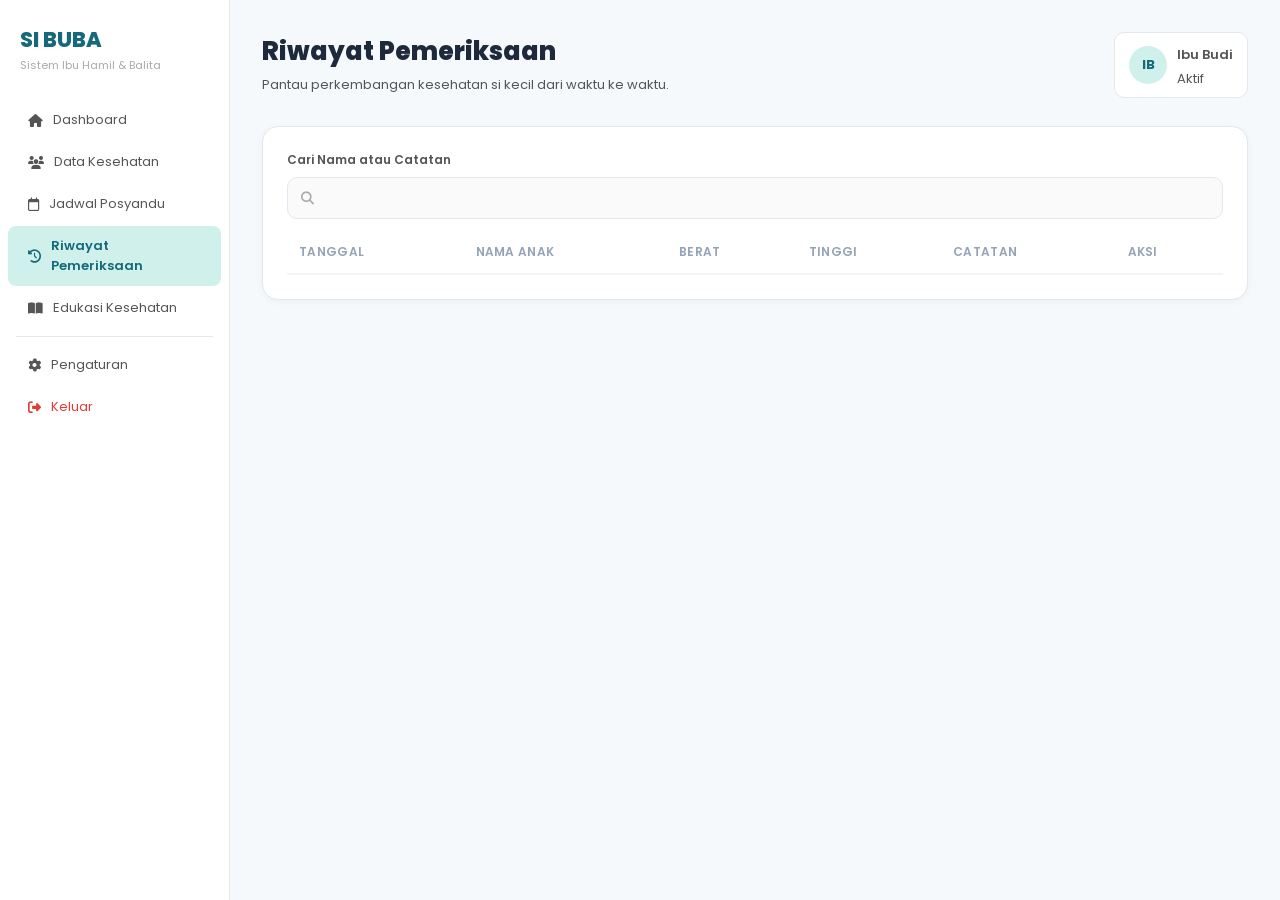
==== riwayat.html @ fe22ba0a "Add files via upload" ====
<!DOCTYPE html>
<html lang="id">
<head>
    <meta charset="UTF-8">
    <meta name="viewport" content="width=device-width, initial-scale=1.0">
    <title>SI BUBA - Riwayat Pemeriksaan</title>
    <link rel="stylesheet" href="css/riwayat.css">
    <link rel="stylesheet" href="https://cdnjs.cloudflare.com/ajax/libs/font-awesome/6.5.0/css/all.min.css">
    <link href="https://fonts.googleapis.com/css2?family=Poppins:wght@400;500;600;800&display=swap" rel="stylesheet">
</head>

<body>

<div class="modal-overlay" id="overlayFilterLanjut" onclick="tutupFilterLanjut()"></div>

<div class="modal-filter-lanjut" id="modalFilterLanjut">

    <div class="modal-header">
        <div class="modal-judul">
            <div class="ikon-modal-wrap">
                <i class="fa-solid fa-sliders"></i>
            </div>
            <div>
                <h2>Filter Lanjut</h2>
                <p>Sempurnakan pencarian data riwayat</p>
            </div>
        </div>

        <button class="tombol-tutup-modal" onclick="tutupFilterLanjut()">
            <i class="fa-solid fa-xmark"></i>
        </button>
    </div>

    <div class="modal-body">

        <div class="grup-input-modal">
            <label class="label-modal">
                <i class="fa-regular fa-calendar"></i> Rentang Tanggal
            </label>

            <div class="baris-dua-kolom">
                <div class="kotak-input-modal">
                    <span class="prefix-label">Dari</span>
                    <input type="date" class="input-modal" id="tanggalDari">
                </div>

                <div class="kotak-input-modal">
                    <span class="prefix-label">Hingga</span>
                    <input type="date" class="input-modal" id="tanggalHingga">
                </div>
            </div>
        </div>

        <div class="grup-input-modal">
            <label class="label-modal">
                <i class="fa-solid fa-weight-scale"></i> Rentang Berat Badan (kg)
            </label>

            <div class="baris-dua-kolom">
                <div class="kotak-input-modal">
                    <span class="prefix-label">Min</span>
                    <input type="number" class="input-modal" id="beratMin">
                </div>

                <div class="kotak-input-modal">
                    <span class="prefix-label">Max</span>
                    <input type="number" class="input-modal" id="beratMax">
                </div>
            </div>
        </div>

        <div class="grup-input-modal">
            <label class="label-modal">
                <i class="fa-solid fa-ruler-vertical"></i> Rentang Tinggi Badan (cm)
            </label>

            <div class="baris-dua-kolom">
                <div class="kotak-input-modal">
                    <span class="prefix-label">Min</span>
                    <input type="number" class="input-modal" id="tinggiMin">
                </div>

                <div class="kotak-input-modal">
                    <span class="prefix-label">Max</span>
                    <input type="number" class="input-modal" id="tinggiMax">
                </div>
            </div>
        </div>

        <div class="grup-input-modal">
            <label class="label-modal">
                <i class="fa-solid fa-chart-line"></i> Status Pertumbuhan
            </label>

            <div class="grup-checkbox">
                <label class="item-checkbox">
                    <input type="checkbox" checked>
                    <span class="teks-cek">Sangat Baik</span>
                </label>

                <label class="item-checkbox">
                    <input type="checkbox" checked>
                    <span class="teks-cek">Normal</span>
                </label>

                <label class="item-checkbox">
                    <input type="checkbox">
                    <span class="teks-cek">Perlu Perhatian</span>
                </label>

                <label class="item-checkbox">
                    <input type="checkbox">
                    <span class="teks-cek">Kritis</span>
                </label>
            </div>
        </div>

        <div class="grup-input-modal">
            <label class="label-modal">
                <i class="fa-solid fa-stethoscope"></i> Jenis Pemeriksaan
            </label>

            <select class="select-modal">
                <option>Semua Jenis</option>
                <option>Pemeriksaan Rutin</option>
                <option>Imunisasi</option>
                <option>Konsultasi Gizi</option>
                <option>Tumbuh Kembang</option>
            </select>
        </div>

    </div>

    <div class="modal-footer">
        <button class="tombol-reset-filter" onclick="resetFilter()">Reset</button>
        <div class="grup-tombol-kanan">
            <button class="tombol-batal-modal" onclick="tutupFilterLanjut()">Batal</button>
            <button class="tombol-terapkan" onclick="terapkanFilter()">Terapkan</button>
        </div>
    </div>

</div>

<button class="tombol-hamburger" id="hamburger">
    <i class="fa-solid fa-bars"></i> SI BUBA
</button>

<div class="overlay" id="overlay"></div>

<div class="riwayat-wrapper">

    <aside class="sidebar" id="sidebar">

        <div class="sidebar-logo">
            <p class="logo-besar">SI BUBA</p>
            <p class="logo-kecil">Sistem Ibu Hamil & Balita</p>
        </div>

        <nav>
            <a href="dashboard.html" class="menu-item"><i class="fa-solid fa-house"></i> Dashboard</a>
            <a href="data_kesehatan.html" class="menu-item"><i class="fa-solid fa-users"></i> Data Kesehatan</a>
            <a href="jadwal_posyandu.html" class="menu-item"><i class="fa-regular fa-calendar"></i> Jadwal Posyandu</a>
            <a href="riwayat.html" class="menu-item aktif"><i class="fa-solid fa-clock-rotate-left"></i> Riwayat Pemeriksaan</a>
            <a href="edukasi_kesehatan.html" class="menu-item"><i class="fa-solid fa-book-open"></i> Edukasi Kesehatan</a>

            <hr class="garis-menu">

            <a href="#" class="menu-item"><i class="fa-solid fa-gear"></i> Pengaturan</a>
            <a href="login.html" class="menu-item keluar"><i class="fa-solid fa-right-from-bracket"></i> Keluar</a>
        </nav>

    </aside>

    <section class="konten-utama">

        <header class="header-riwayat">

            <div>
                <h1>Riwayat Pemeriksaan</h1>
                <p>Pantau perkembangan kesehatan si kecil dari waktu ke waktu.</p>
            </div>

            <div class="profil-pengguna">
                <div class="avatar-inisial">IB</div>
                <div>
                    <p class="nama-pengguna">Ibu Budi</p>
                    <p class="status-pengguna">Aktif</p>
                </div>
            </div>

        </header>

        <article class="panel-riwayat">

            <div class="baris-cari-filter">

                <div class="grup-cari">
                    <label>Cari Nama atau Catatan</label>
                    <div class="kotak-cari">
                        <i class="fa-solid fa-magnifying-glass"></i>
                        <input type="text" id="inputCari">
                    </div>
                </div>
            </div>

            <table class="tabel-riwayat">
                <thead>
                    <tr>
                        <th>Tanggal</th>
                        <th>Nama Anak</th>
                        <th>Berat</th>
                        <th>Tinggi</th>
                        <th>Catatan</th>
                        <th>Aksi</th>
                    </tr>
                </thead>

                <tbody id="bodyTabel"></tbody>
            </table>

        </article>
    </section>

</div>

<script src="js/script.js"></script>

</body>
</html>
---- css/riwayat.css ----
*,
*::before,
*::after {
    margin: 0;
    padding: 0;
    box-sizing: border-box;
}

html {
    scroll-behavior: smooth;
}

body {
    font-family: 'Poppins', sans-serif;
    background-color: #f5f9fb;
}

.tombol-hamburger {
    display: none;
    position: fixed;
    top: 0;
    left: 0;
    right: 0;
    z-index: 300;
    background: white;
    border: none;
    padding: 14px 20px;
    font-size: 1rem;
    font-family: 'Poppins', sans-serif;
    font-weight: 700;
    color: #16697A;
    cursor: pointer;
    text-align: left;
    width: 100%;
    box-shadow: 0 2px 8px rgba(0, 0, 0, 0.1);
    display: none;
    align-items: center;
    gap: 10px;
}

.overlay {
    display: none;
    position: fixed;
    inset: 0;
    background: rgba(0, 0, 0, 0.35);
    z-index: 99;
}

.overlay.aktif {
    display: block;
}

.riwayat-wrapper {
    display: grid;
    grid-template-columns: 230px 1fr;
    min-height: 100vh;
}

.sidebar {
    background-color: #ffffff;
    border-right: 1px solid #e2e8f0;
    padding: 24px 0;
    position: sticky;
    top: 0;
    height: 100vh;
    overflow-y: auto;
}

.sidebar-logo {
    padding: 0 20px 24px;
}

.logo-besar {
    font-size: 1.3rem;
    font-weight: 800;
    color: #16697A;
}

.logo-kecil {
    font-size: 11px;
    color: #aaa;
    margin-top: 2px;
}

.menu-item {
    display: flex;
    align-items: center;
    gap: 10px;
    padding: 10px 20px;
    font-size: 13px;
    color: #555;
    text-decoration: none;
    border-radius: 8px;
    margin: 2px 8px;
    transition: background 0.2s, color 0.2s;
}

.menu-item:hover {
    background-color: #f0f7fa;
    color: #16697A;
}

.menu-item.aktif {
    background-color: #d0f0ec;
    color: #16697A;
    font-weight: 600;
}

.menu-item.keluar {
    color: #e53935;
}

.menu-item.keluar:hover {
    background-color: #fef2f2;
}

.garis-menu {
    border: none;
    border-top: 1px solid #e2e8f0;
    margin: 8px 16px;
}

.konten-utama {
    padding: 32px;
    background-color: #f5f9fb;
}

.header-riwayat {
    display: flex;
    justify-content: space-between;
    align-items: flex-start;
    margin-bottom: 28px;
}

.header-riwayat h1 {
    font-size: 1.6rem;
    font-weight: 800;
    color: #1e293b;
}

.header-riwayat p {
    font-size: 13px;
    color: #555;
    margin-top: 4px;
}

.profil-pengguna {
    display: flex;
    align-items: center;
    gap: 10px;
    background: white;
    border: 1px solid #e2e8f0;
    border-radius: 10px;
    padding: 8px 14px;
}

.avatar-inisial {
    width: 38px;
    height: 38px;
    border-radius: 50%;
    background: #d0f0ec;
    color: #16697A;
    font-weight: 700;
    font-size: 13px;
    display: flex;
    align-items: center;
    justify-content: center;
}

.nama-pengguna {
    font-size: 13px;
    font-weight: 600;
    color: #1e293b;
}

.status-pengguna {
    font-size: 11px;
    color: #489FB5;
}

.panel-riwayat {
    background: white;
    border-radius: 16px;
    padding: 24px;
    border: 1px solid #e2e8f0;
    box-shadow: 0 2px 8px rgba(0, 0, 0, 0.04);
    margin-bottom: 24px;
}

.baris-cari-filter {
    display: flex;
    gap: 16px;
    align-items: flex-end;
    margin-bottom: 24px;
}

.grup-cari {
    flex: 1;
}

.grup-cari label {
    display: block;
    font-size: 12px;
    font-weight: 600;
    color: #555;
    margin-bottom: 8px;
}

.kotak-cari {
    position: relative;
    display: flex;
    align-items: center;
}

.kotak-cari i {
    position: absolute;
    left: 14px;
    color: #aaa;
    font-size: 13px;
}

.kotak-cari input {
    width: 100%;
    padding: 10px 14px 10px 38px;
    border: 1px solid #e2e8f0;
    border-radius: 10px;
    font-size: 13px;
    font-family: 'Poppins', sans-serif;
    color: #333;
    background: #fafafa;
    outline: none;
    transition: border 0.2s;
}

.kotak-cari input:focus {
    border-color: #16697A;
    background: white;
}

.kotak-cari input::placeholder {
    color: #bbb;
}

.tabel-riwayat {
    width: 100%;
    border-collapse: collapse;
}

.tabel-riwayat thead tr {
    border-bottom: 2px solid #f1f5f9;
}

.tabel-riwayat thead th {
    text-align: left;
    font-size: 12px;
    font-weight: 600;
    color: #94a3b8;
    padding: 0 12px 12px;
    letter-spacing: 0.3px;
    text-transform: uppercase;
}

.tabel-riwayat tbody tr {
    border-bottom: 1px solid #f1f5f9;
    transition: background 0.15s;
}

.tabel-riwayat tbody tr:last-child {
    border-bottom: none;
}

.tabel-riwayat tbody tr:hover {
    background-color: #f8fbfd;
}

.tabel-riwayat tbody td {
    padding: 14px 12px;
    font-size: 13px;
    color: #333;
    vertical-align: middle;
}

.td-tanggal {
    font-weight: 500;
    color: #1e293b;
    white-space: nowrap;
}

.sel-nama-anak {
    display: flex;
    align-items: center;
    gap: 10px;
}

.avatar-anak {
    width: 34px;
    height: 34px;
    border-radius: 50%;
    font-weight: 700;
    font-size: 12px;
    display: flex;
    align-items: center;
    justify-content: center;
    flex-shrink: 0;
}

.avatar-anak.teal {
    background-color: #d0f0ec;
    color: #16697A;
}

.avatar-anak.salmon {
    background-color: #fde8d8;
    color: #c2612a;
}

.nama-anak-teks {
    font-size: 13px;
    font-weight: 500;
    color: #1e293b;
}

.badge-berat {
    display: inline-block;
    background-color: #e0f2fe;
    color: #0369a1;
    font-size: 12px;
    font-weight: 600;
    padding: 3px 10px;
    border-radius: 20px;
}

.badge-tinggi {
    display: inline-block;
    background-color: #dcfce7;
    color: #16a34a;
    font-size: 12px;
    font-weight: 600;
    padding: 3px 10px;
    border-radius: 20px;
}

.td-catatan {
    color: #555;
    max-width: 300px;
    white-space: nowrap;
    overflow: hidden;
    text-overflow: ellipsis;
}

.td-aksi {
    text-align: center;
}

.tombol-lihat {
    background: none;
    border: none;
    cursor: pointer;
    color: #94a3b8;
    font-size: 1rem;
    padding: 7px 8px;
    border-radius: 8px;
    transition: color 0.2s, background 0.2s, transform 0.15s;
    display: inline-flex;
    align-items: center;
    justify-content: center;
}

.tombol-lihat:hover {
    color: #16697A;
    background-color: #d0f0ec;
    transform: scale(1.1);
}

.baris-bawah-tabel {
    display: flex;
    justify-content: space-between;
    align-items: center;
    margin-top: 18px;
    padding-top: 14px;
    border-top: 1px solid #f1f5f9;
}

.info-menampilkan {
    font-size: 12px;
    color: #94a3b8;
}

.paginasi {
    display: flex;
    align-items: center;
    gap: 4px;
}

.hal-btn {
    width: 32px;
    height: 32px;
    border-radius: 8px;
    border: 1px solid #e2e8f0;
    background: white;
    font-size: 13px;
    font-family: 'Poppins', sans-serif;
    color: #555;
    cursor: pointer;
    display: flex;
    align-items: center;
    justify-content: center;
    transition: all 0.2s;
}

.hal-btn:hover {
    border-color: #16697A;
    color: #16697A;
}

.hal-btn.aktif {
    background-color: #1e293b;
    color: white;
    border-color: #1e293b;
    font-weight: 600;
}

.hal-btn.panah {
    color: #94a3b8;
}

.modal-overlay {
    display: none;
    position: fixed;
    inset: 0;
    background: rgba(0, 0, 0, 0.4);
    z-index: 400;
    backdrop-filter: blur(2px);
}

.modal-overlay.aktif {
    display: block;
    animation: fadeInOverlay 0.2s ease;
}

@keyframes fadeInOverlay {
    from { opacity: 0; }
    to   { opacity: 1; }
}

.modal-filter-lanjut {
    display: none;
    position: fixed;
    top: 50%;
    left: 50%;
    transform: translate(-50%, -50%);
    width: 540px;
    max-width: calc(100vw - 32px);
    max-height: 88vh;
    background: white;
    border-radius: 20px;
    box-shadow: 0 20px 60px rgba(0, 0, 0, 0.15), 0 4px 16px rgba(0, 0, 0, 0.08);
    z-index: 500;
    overflow: hidden;
    flex-direction: column;
}

.modal-filter-lanjut.aktif {
    display: flex;
    animation: slideUpModal 0.26s cubic-bezier(0.34, 1.56, 0.64, 1);
}

@keyframes slideUpModal {
    from { opacity: 0; transform: translate(-50%, -44%); }
    to   { opacity: 1; transform: translate(-50%, -50%); }
}

.modal-header {
    display: flex;
    align-items: flex-start;
    justify-content: space-between;
    padding: 22px 24px 18px;
    border-bottom: 1px solid #f1f5f9;
    flex-shrink: 0;
}

.modal-judul {
    display: flex;
    align-items: center;
    gap: 12px;
}

.ikon-modal-wrap {
    width: 42px;
    height: 42px;
    background: linear-gradient(135deg, #d0f0ec, #a7e8e0);
    border-radius: 12px;
    display: flex;
    align-items: center;
    justify-content: center;
    color: #16697A;
    font-size: 1rem;
    flex-shrink: 0;
}

.modal-header h2 {
    font-size: 1rem;
    font-weight: 700;
    color: #1e293b;
    line-height: 1.2;
}

.modal-header p {
    font-size: 12px;
    color: #94a3b8;
    margin-top: 2px;
}

.tombol-tutup-modal {
    width: 32px;
    height: 32px;
    border-radius: 8px;
    border: 1px solid #e2e8f0;
    background: #f8fafc;
    color: #94a3b8;
    font-size: 14px;
    cursor: pointer;
    display: flex;
    align-items: center;
    justify-content: center;
    transition: all 0.2s;
    flex-shrink: 0;
}

.tombol-tutup-modal:hover {
    background: #fee2e2;
    color: #ef4444;
    border-color: #fecaca;
}

.modal-body {
    padding: 20px 24px;
    overflow-y: auto;
    flex: 1;
    display: flex;
    flex-direction: column;
    gap: 18px;
}

.modal-body::-webkit-scrollbar { width: 4px; }
.modal-body::-webkit-scrollbar-track { background: transparent; }
.modal-body::-webkit-scrollbar-thumb { background: #e2e8f0; border-radius: 2px; }

.grup-input-modal {
    display: flex;
    flex-direction: column;
    gap: 8px;
}

.label-modal {
    font-size: 12px;
    font-weight: 600;
    color: #475569;
    display: flex;
    align-items: center;
    gap: 6px;
}

.label-modal i {
    color: #16697A;
    width: 14px;
}

.baris-dua-kolom {
    display: grid;
    grid-template-columns: 1fr 1fr;
    gap: 10px;
}

.kotak-input-modal {
    display: flex;
    align-items: center;
    border: 1px solid #e2e8f0;
    border-radius: 10px;
    overflow: hidden;
    background: #fafafa;
    transition: border 0.2s, box-shadow 0.2s;
}

.kotak-input-modal:focus-within {
    border-color: #16697A;
    background: white;
    box-shadow: 0 0 0 3px rgba(22, 105, 122, 0.08);
}

.prefix-label {
    font-size: 11px;
    font-weight: 600;
    color: #94a3b8;
    padding: 0 10px;
    background: #f1f5f9;
    height: 40px;
    display: flex;
    align-items: center;
    border-right: 1px solid #e2e8f0;
    white-space: nowrap;
}

.input-modal {
    flex: 1;
    border: none;
    outline: none;
    padding: 10px 12px;
    font-size: 13px;
    font-family: 'Poppins', sans-serif;
    color: #333;
    background: transparent;
}

.select-modal {
    width: 100%;
    padding: 10px 36px 10px 14px;
    border: 1px solid #e2e8f0;
    border-radius: 10px;
    font-size: 13px;
    font-family: 'Poppins', sans-serif;
    color: #333;
    background: #fafafa url("data:image/svg+xml,%3Csvg xmlns='http://www.w3.org/2000/svg' width='12' height='8' viewBox='0 0 12 8'%3E%3Cpath d='M1 1l5 5 5-5' stroke='%23aaa' stroke-width='1.5' fill='none' stroke-linecap='round'/%3E%3C/svg%3E") no-repeat right 12px center;
    appearance: none;
    outline: none;
    cursor: pointer;
    transition: border 0.2s, box-shadow 0.2s;
}

.select-modal:focus {
    border-color: #16697A;
    background-color: white;
    box-shadow: 0 0 0 3px rgba(22, 105, 122, 0.08);
}

.grup-checkbox {
    display: grid;
    grid-template-columns: 1fr 1fr;
    gap: 8px;
}

.item-checkbox {
    display: flex;
    align-items: center;
    gap: 8px;
    padding: 9px 12px;
    border: 1px solid #e2e8f0;
    border-radius: 10px;
    cursor: pointer;
    transition: all 0.2s;
    background: #fafafa;
    user-select: none;
}

.item-checkbox:hover {
    border-color: #16697A;
    background: #f0f9ff;
}

.item-checkbox input[type="checkbox"] {
    accent-color: #16697A;
    width: 15px;
    height: 15px;
    cursor: pointer;
}

.teks-cek {
    font-size: 12px;
    font-weight: 500;
    color: #475569;
}

.modal-footer {
    display: flex;
    align-items: center;
    justify-content: space-between;
    padding: 16px 24px;
    border-top: 1px solid #f1f5f9;
    flex-shrink: 0;
    background: #fafafa;
}

.tombol-reset-filter {
    padding: 9px 14px;
    border: 1px solid #e2e8f0;
    border-radius: 10px;
    background: white;
    color: #94a3b8;
    font-size: 12px;
    font-weight: 600;
    font-family: 'Poppins', sans-serif;
    cursor: pointer;
    transition: all 0.2s;
}

.tombol-reset-filter:hover {
    border-color: #dc2626;
    color: #dc2626;
    background: #fef2f2;
}

.grup-tombol-kanan {
    display: flex;
    gap: 10px;
}

.tombol-batal-modal {
    padding: 9px 18px;
    border: 1px solid #e2e8f0;
    border-radius: 10px;
    background: white;
    color: #64748b;
    font-size: 13px;
    font-weight: 500;
    font-family: 'Poppins', sans-serif;
    cursor: pointer;
    transition: all 0.2s;
}

.tombol-batal-modal:hover {
    border-color: #cbd5e1;
    background: #f8fafc;
}

.tombol-terapkan {
    padding: 9px 20px;
    background: #16697A;
    color: white;
    border: none;
    border-radius: 10px;
    font-size: 13px;
    font-weight: 600;
    font-family: 'Poppins', sans-serif;
    cursor: pointer;
    transition: background 0.2s, transform 0.15s;
}

.tombol-terapkan:hover {
    background: #12576a;
    transform: translateY(-1px);
}

@media (max-width: 768px) {
    .tombol-hamburger {
        display: flex;
    }

    .riwayat-wrapper {
        grid-template-columns: 1fr;
    }

    .sidebar {
        position: fixed;
        left: 0;
        top: 0;
        z-index: 200;
        height: 100%;
        width: 230px;
        transform: translateX(-100%);
        transition: transform 0.3s ease;
        padding-top: 60px;
    }

    .sidebar.terbuka {
        transform: translateX(0);
        box-shadow: 4px 0 20px rgba(0, 0, 0, 0.15);
    }

    .konten-utama {
        padding: 70px 16px 24px;
    }

    .baris-cari-filter {
        flex-wrap: wrap;
    }

    .grup-cari {
        flex: 100%;
    }

    .tabel-riwayat thead th:nth-child(4),
    .tabel-riwayat tbody td:nth-child(4) {
        display: none;
    }
}

@media (max-width: 560px) {
    .modal-filter-lanjut {
        width: calc(100vw - 24px);
        max-height: 90vh;
    }

    .baris-dua-kolom {
        grid-template-columns: 1fr;
    }

    .grup-checkbox {
        grid-template-columns: 1fr;
    }
}

@media (max-width: 480px) {
    .konten-utama {
        padding: 68px 12px 24px;
    }

    .tabel-riwayat thead th:nth-child(5),
    .tabel-riwayat tbody td:nth-child(5) {
        display: none;
    }
}
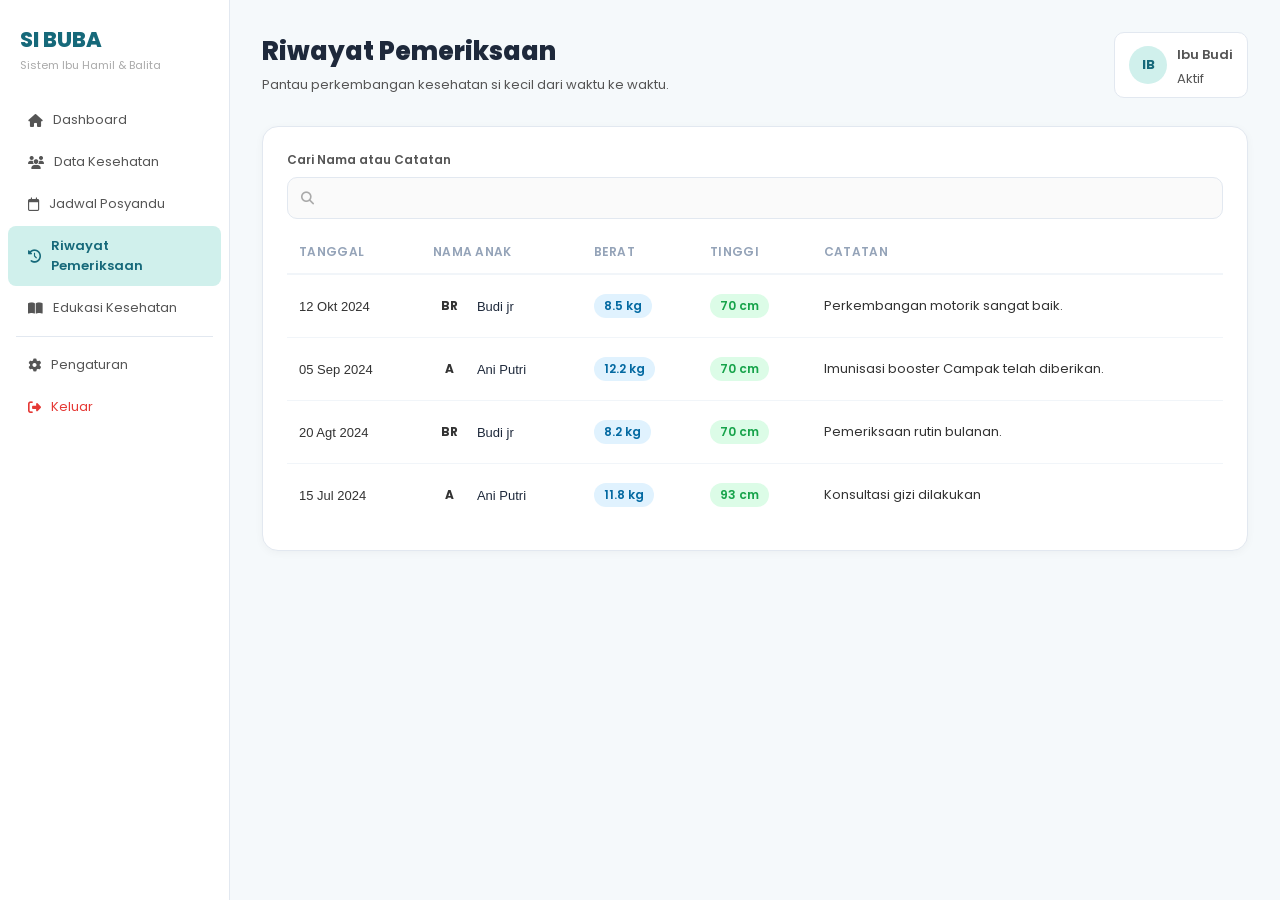
==== commit e1aae104: "Remove 'Aksi' column from riwayat.html table" ====
--- a/riwayat.html
+++ b/riwayat.html
@@ -211,7 +211,6 @@
                         <th>Berat</th>
                         <th>Tinggi</th>
                         <th>Catatan</th>
-                        <th>Aksi</th>
                     </tr>
                 </thead>
 
@@ -226,4 +225,4 @@
 <script src="js/script.js"></script>
 
 </body>
-</html>+</html>
